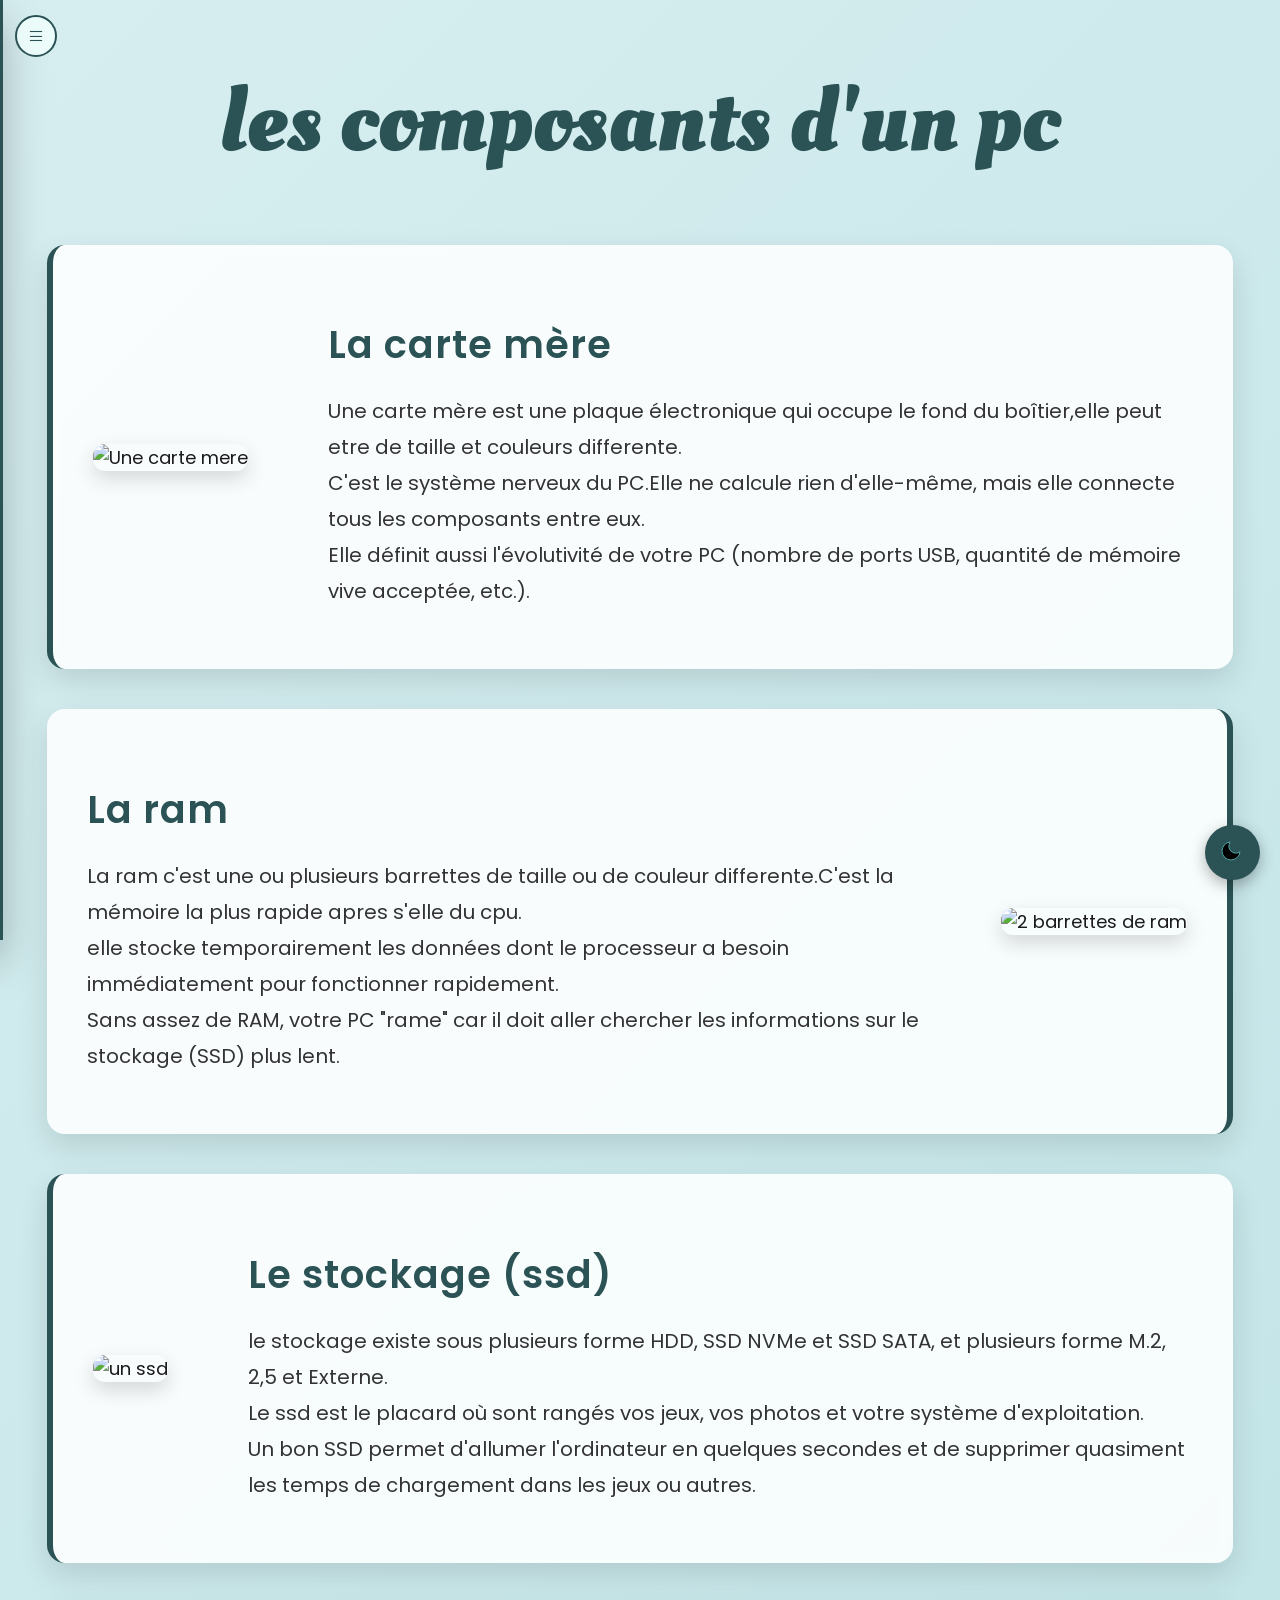
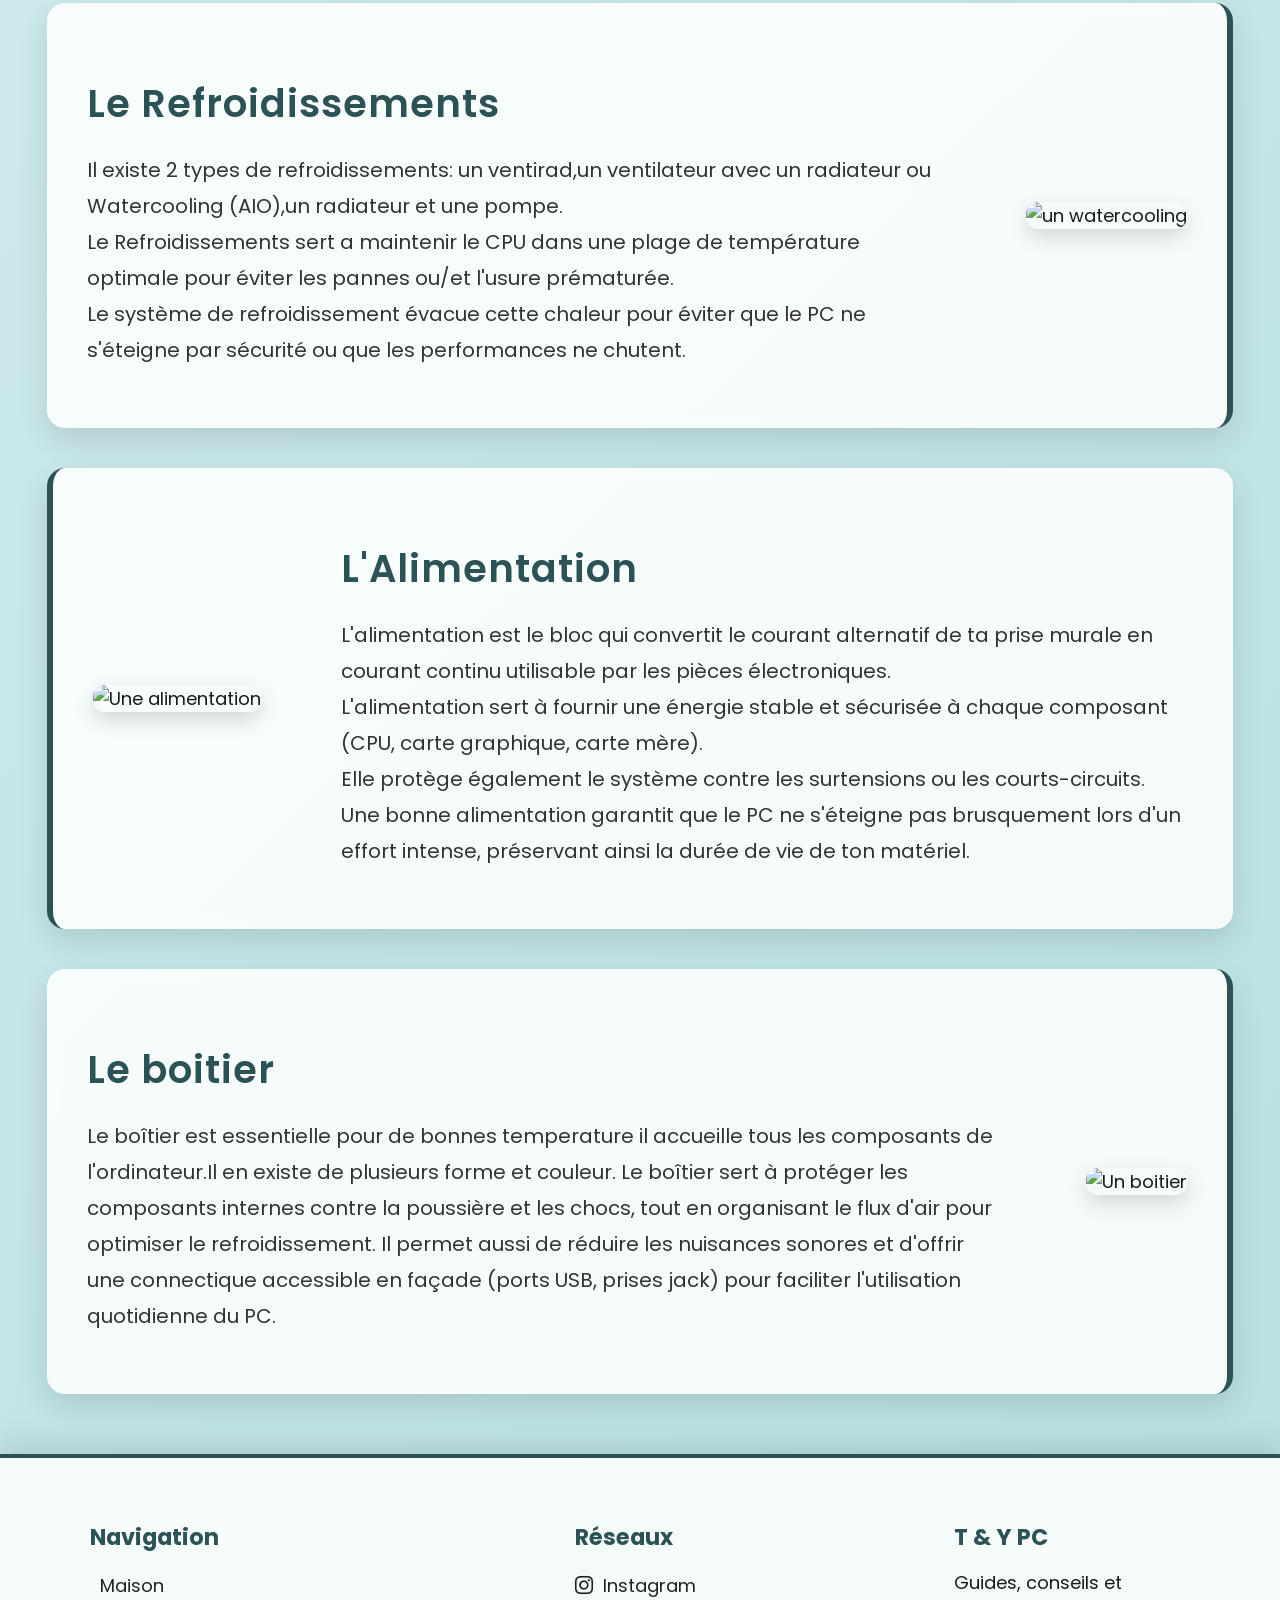
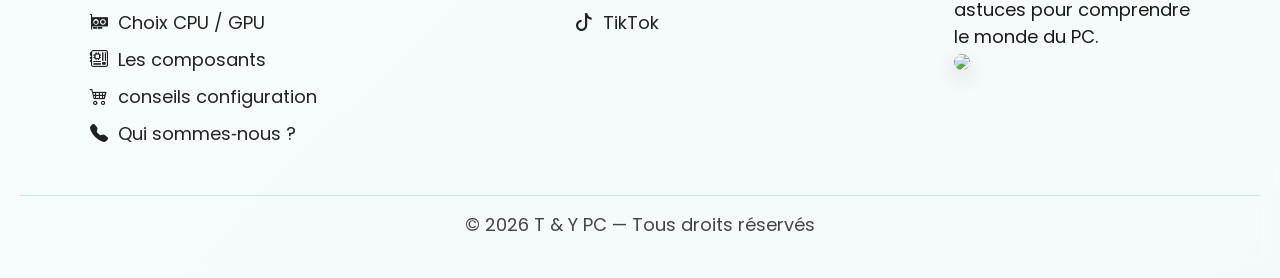
==== Pc_Compo2.html @ 03579719 "Add files via upload" ====
<!DOCTYPE html>
<html lang="fr">
<head>
<meta charset="UTF-8">
<meta name="viewport" content="width=device-width, initial-scale=1.0">
<title>pc</title>
<link href="style3.css" rel="stylesheet">
<link rel="icon" type="image/png" href="images/onglet_logo.png">
<link rel="preconnect" href="https://fonts.googleapis.com">
<link rel="preconnect" href="https://fonts.gstatic.com" crossorigin>
<link href="https://fonts.googleapis.com/css2?family=Lobster&family=Oleo+Script+Swash+Caps:wght@400;700&display=swap" rel="stylesheet">
<link href="https://fonts.googleapis.com/css2?family=Poppins:wght@300;400;600&display=swap" rel="stylesheet">
<link rel="stylesheet" href="https://cdn.jsdelivr.net/npm/bootstrap-icons@1.11.0/font/bootstrap-icons.css"crossorigin="anonymous">
<link href="https://cdn.boxicons.com/3.0.8/fonts/basic/boxicons.min.css" rel="stylesheet">
</head>
<body>
<button id="themeBtn" class="theme-btn">
    <svg id="iconMoon" class="icon" stroke="var(--secondary)">
        <path d="M21 12.79A9 9 0 1 1 11.21 3 7 7 0 0 0 21 12.79z"/>
    </svg>

    <svg id="iconSun" class="icon" stroke="var(--primary)" style="display:none">
        <circle cx="12" cy="12" r="5"/>
        <path d="M12 1v2M12 21v2M4.22 4.22l1.42 1.42M18.36 18.36l1.42 1.42M1 12h2M21 12h2M4.22 19.78l1.42-1.42M18.36 5.64l1.42-1.42"/>
    </svg>
</button>
<input type="checkbox" id="close">
<label for="close" class="btn-show-nav" aria-label="Ouvrir le menu">
    <i class="bi bi-list"></i>
</label>
<nav>
    <label for="close" class="btn-hide-nav">
        <i class="bi bi-x-circle"></i>
    </label>

    <a href="index.html" class="nav-brand"><img src="images/Logo_T-Y.png"><strong>T & Y PC</strong></a>

    <h3>Menu</h3>
    <ul class="ul1">
        <li><a href="index.html"><i class="bx bx-home-alt"></i>Maison</a></li>
        <li><a href="Pc_Cpu-Gpu.html"><i class="bi bi-gpu-card"></i>Le choix CPU/GPU</a></li>
        <li><a href="Pc_Compo2.html"><i class="bi bi-motherboard"></i>Les composants</a></li>
        <li><a href="Pc_vente.html"><i class="bi bi-cart4"></i>conseils configuration</a></li>
        <li><a href="Pc_Qui_Somme_Nous.html"><i class="bi bi-telephone-fill"></i>Qui sommes‑nous ?</a></li>
    </ul>

    <h3>Follow us</h3>
    <ul>
        <li><a href="https://www.instagram.com/t_y.pc/"><i class="bi bi-instagram"></i> Instagram</a></li>
        <li><a href="https://www.tiktok.com/@trystan_pc"><i class="bi bi-tiktok"></i> TikTok</a></li>
    </ul>
</nav>
    <header>
    <h1 class="titre1"><strong>les composants d'un pc</strong></h1>
    </header>
<div class="wrapper">
    <div class="image-container" id="carte_mere">
        <img src="images/carte-mere.png" alt="Une carte mere">
    </div>
    <div class="intro">
        <h2>
            La carte mère
        </h2>
        <p>
            Une carte mère est une plaque électronique qui occupe le fond du boîtier,elle peut etre de taille et couleurs differente.<br>
            C'est le système nerveux du PC.Elle ne calcule rien d'elle-même, mais elle connecte tous les composants entre eux.<br>
            Elle définit aussi l'évolutivité de votre PC (nombre de ports USB, quantité de mémoire vive acceptée, etc.).
        </p>
    </div>
</div>
<div class="wrapper">
    <div class="image-container" id="Ram">
        <img src="images/ddr5.png" alt="2 barrettes de ram">
    </div>
    <div class="intro">
        <h2>
            La ram
        </h2>
        <p>
          La ram c'est une ou plusieurs barrettes de taille ou de couleur differente.C'est la mémoire la plus rapide apres s'elle du cpu.<br>
          elle stocke temporairement les données dont le processeur a besoin immédiatement pour fonctionner rapidement.<br>
          Sans assez de RAM, votre PC "rame" car il doit aller chercher les informations sur le stockage (SSD) plus lent.
        </p>
    </div>
</div>
<div class="wrapper">
    <div class="image-container" id="SSD">
        <img src="images/SSD_samsung.png" alt="un ssd">
    </div>
    <div class="intro">
        <h2>
            Le stockage (ssd)
        </h2>
        <p>
            le stockage existe sous plusieurs forme HDD, SSD NVMe et SSD SATA, et plusieurs forme M.2, 2,5 et Externe.<br>
            Le ssd est le placard où sont rangés vos jeux, vos photos et votre système d'exploitation.<br>
            Un bon SSD permet d'allumer l'ordinateur en quelques secondes et de supprimer quasiment les temps de chargement dans les jeux ou autres.
        </p>
    </div>
</div>
<div class="wrapper">
          <div class="image-container" id="watercooling">
        <img src="images/watercooling.png" alt="un watercooling">
    </div>
    <div class="intro">
        <h2>
            Le Refroidissements
        </h2>
        <p>
            Il existe 2 types de refroidissements: un ventirad,un ventilateur avec un radiateur ou Watercooling (AIO),un radiateur et une pompe.<br>
            Le Refroidissements sert a maintenir le CPU dans une plage de température optimale pour éviter les pannes ou/et l'usure prématurée.<br>
            Le système de refroidissement évacue cette chaleur pour éviter que le PC ne s'éteigne par sécurité ou que les performances ne chutent.
        </p>
    </div>
</div>
<div class="wrapper">
    <div class="image-container" id="alim">
        <img src="images/corsair_alim.png" alt="Une alimentation">
    </div>
    <div class="intro">
        <h2>
            L'Alimentation
        </h2>
        <p>
        L'alimentation est le bloc qui convertit le courant alternatif de ta prise murale en courant continu utilisable par les pièces électroniques.<br>
        L'alimentation sert à fournir une énergie stable et sécurisée à chaque composant (CPU, carte graphique, carte mère).<br>
        Elle protège également le système contre les surtensions ou les courts-circuits.<br>
        Une bonne alimentation garantit que le PC ne s'éteigne pas brusquement lors d'un effort intense, préservant ainsi la durée de vie de ton matériel.
        </p>
    </div>
</div>
<div class="wrapper" >
    <div class="image-container" id="Boitier">
        <img src="images/boitier.png" alt="Un boitier">
    </div>
    <div class="intro">
        <h2>
            Le boitier
        </h2>
        <p>
        Le boîtier est essentielle pour de bonnes temperature il accueille tous les composants de l'ordinateur.Il en existe de plusieurs forme et couleur.
        Le boîtier sert à protéger les composants internes contre la poussière et les chocs, tout en organisant le flux d'air pour optimiser le refroidissement.
        Il permet aussi de réduire les nuisances sonores et d'offrir une connectique accessible en façade (ports USB, prises jack) pour faciliter l'utilisation quotidienne du PC.  
        </p>
    </div>
</div>
<footer class="footer">
    <div class="footer-container">

        <div class="footer-section">
            <h3>Navigation</h3>
            <ul>
                <li><a href="index.html"><i class="bx bx-home-alt"></i>Maison</a></li>
                <li><a href="Pc_Cpu-Gpu.html"><i class="bi bi-gpu-card"></i>Choix CPU / GPU</a></li>
                <li><a href="Pc_Compo2.html"><i class="bi bi-motherboard"></i>Les composants</a></li>
                <li><a href="Pc_vente.html"><i class="bi bi-cart4"></i>conseils configuration</a></li>
                <li><a href="Pc_Qui_Somme_Nous.html"><i class="bi bi-telephone-fill"></i>Qui sommes‑nous ?</a></li>
            </ul>
        </div>

        <div class="footer-section">
            <h3>Réseaux</h3>
            <ul>
                <li><a href="https://www.instagram.com/t_y.pc/"><i class="bi bi-instagram"></i> Instagram</a></li>
                <li><a href="https://www.tiktok.com/@trystan_pc"><i class="bi bi-tiktok"></i> TikTok</a></li>
            </ul>
        </div>

      <div class="footer-section">
    <h3>T & Y PC</h3>
    <p>Guides, conseils et<br> astuces pour comprendre<br>le monde du PC.</p>
    <img src="images/Logo_T-Y.png" class="footer-logo">
</div>
    </div>

    <div class="footer-bottom">
        <p>© 2026 T & Y PC — Tous droits réservés</p>
    </div>
</footer>
<script src="script.js"></script>
</body>
---- style3.css ----
:root { 
    --primary: #2B5254;
    --secondary: #4fa3a5;
    --accent: #1f6f73;
    --light-bg: rgba(255, 255, 255, 0.85); 
}
body { 
    font-family: "Poppins", sans-serif;
    background: linear-gradient(135deg, #d7eef0, #b7dfe2);
    margin: 0;
    padding: 0;
    font-size: 18px;
    color: #1a1a1a; 
}

a { 
    color: #404040;
    text-decoration: none;
}

img { 
    width: 100%;
    max-width: 400px;
    object-fit: cover;
    border-radius: 12px;
    box-shadow: 0 8px 20px rgba(0,0,0,0.15);
    transition: transform 0.3s ease, box-shadow 0.3s ease;
}

img:hover { 
    transform: scale(1.05);
    box-shadow: 0 12px 25px rgba(0,0,0,0.25);
}

.titre1 { 
    font-size: 5em;
    text-align: center;
    font-family: "Oleo Script Swash Caps", system-ui;
    color: var(--primary);
}
.wrapper { 
    display: flex; 
    align-items: center; 
    justify-content: space-around; 
    gap: 5rem; 
    background: var(--light-bg); 
    backdrop-filter: blur(6px); 
    border-radius: 18px; 
    padding: 40px; 
    margin: 40px auto; 
    max-width: 1100px; 
    box-shadow: 0 12px 30px rgba(0,0,0,0.12); 
    border-left: 6px solid var(--primary); 
    opacity: 0;
    transform: translateY(20px); 
    animation: fadeIn 0.6s ease forwards; 
}

.wrapper:nth-of-type(even) {
    flex-direction: row-reverse;
    border-left: none; 
    border-right: 6px solid var(--primary);
}

@keyframes fadeIn { 
    to { opacity: 1; transform: translateY(0); } 
}
.intro { flex: 1; }

.intro h2 { 
    font-size: 2.4rem;
    font-weight: 600;
    color: var(--primary);
    margin-bottom: 15px;
    letter-spacing: 1px;
    transition: 0.3s;
}

.intro h2:hover {
    color: var(--secondary);
    transform: translateX(5px);
}

.intro p {
    font-size: 1.25rem;
    line-height: 1.8;
    color: #333;
}
nav { 
    position: fixed;
    width: 260px;
    height: 100%;
    background: #f3fffecc;
    backdrop-filter: blur(8px);
    left: -260px;
    top: 0;
    padding: 20px 0;
    box-shadow: 0 20px 40px rgba(0,0,0,0.25);
    z-index: 1000;
    transition: 0.35s ease;
    border-right: 3px solid var(--primary);
}

.nav-brand { 
    display: flex;
    align-items: center;
    gap: 12px;
    color: var(--primary);
    font-size: 1.6rem;
    font-weight: 700;
    padding: 0 25px;
    margin-bottom: 25px;
    opacity: 0;
    transform: translateX(-20px);
    transition: 0.4s;
}

.nav-brand img {
    width: 55px;
    border-radius: 8px;
    transition: transform 0.3s ease;
}

.nav-brand img:hover {
    transform: scale(1.08);
}

nav h3 { 
    background: #e6fdf9; 
    text-transform: uppercase; 
    font-size: 1.4rem; 
    padding: 10px 25px; 
    opacity: 0; 
    transform: translateX(-20px); 
    transition: 0.4s;
    color: var(--primary);
    margin-top: 20px;
    border-radius: 8px;
    border: 1px solid #c7f1ea;
}

nav ul { 
    list-style: none;
    padding: 0;
    margin: 0;
}

nav ul li { 
    opacity: 0; 
    transform: translateX(-20px); 
    transition: 0.4s; 
}

nav ul li a { 
    font-size: 1.2rem; 
    padding: 12px 25px; 
    display: flex; 
    align-items: center; 
    gap: 12px; 
    color: #222; 
    border-radius: 8px; 
    transition: 0.3s; 
}

nav ul li a:hover { 
    background: #d9faf5; 
    color: #1f4d4b; 
    transform: translateX(5px); 
}

nav ul li i.bi-instagram { color: #dd2a7b; }
nav ul li i.bi-tiktok { color: #0e011f; }

.btn-show-nav { 
    position: fixed; 
    left: 15px; 
    top: 15px; 
    width: 38px; 
    height: 38px; 
    border-radius: 50%; 
    border: 2px solid var(--primary); 
    background: #f0fffdcc; 
    color: var(--primary); 
    display: flex; 
    align-items: center; 
    justify-content: center; 
    cursor: pointer; 
    z-index: 2000; 
    transition: 0.25s ease; 
}

.btn-show-nav:hover { 
    background: #d9f7f3; 
    transform: scale(1.07); 
}

.btn-hide-nav { 
    position: absolute; 
    right: 15px; 
    top: 15px; 
    font-size: 1.4rem; 
    cursor: pointer; 
    color: var(--primary); 
}

input { display: none; }

input:checked ~ nav { left: 0; }

input:checked ~ nav ul li,
input:checked ~ nav .nav-brand,
input:checked ~ nav h3 {
    opacity: 1;
    transform: translateX(0);
    transition-delay: 0.4s;
}

input:checked ~ .btn-show-nav { display: none; }
.footer p {
    background: none;
    box-shadow: none;
    padding: 0;
    margin: 0;
}

.footer { 
    background: var(--light-bg); 
    backdrop-filter: blur(8px); 
    padding: 40px 20px; 
    margin-top: 60px; 
    border-top: 4px solid var(--primary); 
    box-shadow: 0 -10px 25px rgba(0,0,0,0.1); 
}

.footer-container { 
    max-width: 1100px; 
    margin: auto; 
    display: flex; 
    flex-wrap: wrap; 
    justify-content: space-between; 
    gap: 40px; 
}

.footer-section h3 { 
    color: var(--primary); 
    font-size: 1.4rem; 
    margin-bottom: 15px; 
}

.footer-section ul { 
    padding: 0; 
    list-style: none; 
}

.footer-section ul li { 
    margin: 10px 0; 
}

.footer-section ul li a { 
    color: #222; 
    display: flex;
    align-items: center; 
    gap: 10px; 
    transition: 0.3s; 
}

.footer-section ul li a:hover { 
    color: var(--secondary); 
    transform: translateX(5px); 
}

.footer-bottom { 
    text-align: center; 
    margin-top: 30px; 
    padding-top: 15px; 
    border-top: 1px solid #cce7e4; 
    color: #444; 
}

.footer-logo {
    width: 70px;
    border-radius: 10px;
}
.dark-mode {
    --primary: #9cd7d9;
    --secondary: #6fc2c4;
    --accent: #3a8f92;
    --light-bg: rgba(20, 20, 20, 0.85);

    background: linear-gradient(135deg, #1a1a1a, #0f0f0f);
    color: #ffffff;
}

.dark-mode nav {
    background: rgba(30, 30, 30, 0.85);
    border-right: 3px solid var(--primary);
}

.dark-mode .footer {
    background: rgba(20, 20, 20, 0.9);
    border-top: 4px solid var(--primary);
}

.dark-mode .footer-section ul li a:hover {
    color: var(--secondary);
}

.dark-mode img {
    filter: brightness(0.85);
}

.dark-mode p{
    color: #ffffff ;
}
.dark-mode .footer-section ul li a,
.dark-mode .footer-bottom {
    color: #ffffff ;
}

.dark-mode .footer p {
    color: #ffffff ;
}
.dark-mode a {
    color: #e0e0e0;
}

.theme-btn {
    position: fixed;
    right: 20px;
    bottom: 20px;
    background: var(--primary);
    color: white;
    border: none;
    width: 55px;     
    height: 55px;   
    border-radius: 50%;
    cursor: pointer;
    box-shadow: 0 5px 15px rgba(0,0,0,0.3);
    transition: 0.3s;
    z-index: 3000;

    display: flex;             
    align-items: center;      
    justify-content: center;   
    padding: 0;                
}

.theme-btn svg {
    width: 28px;
    height: 28px;
    display: block; 
}
.theme-btn:hover {
    transform: scale(1.1);
}

@media (max-width: 768px) {
    .wrapper {
        flex-wrap: wrap;
        text-align: center;
    }
}
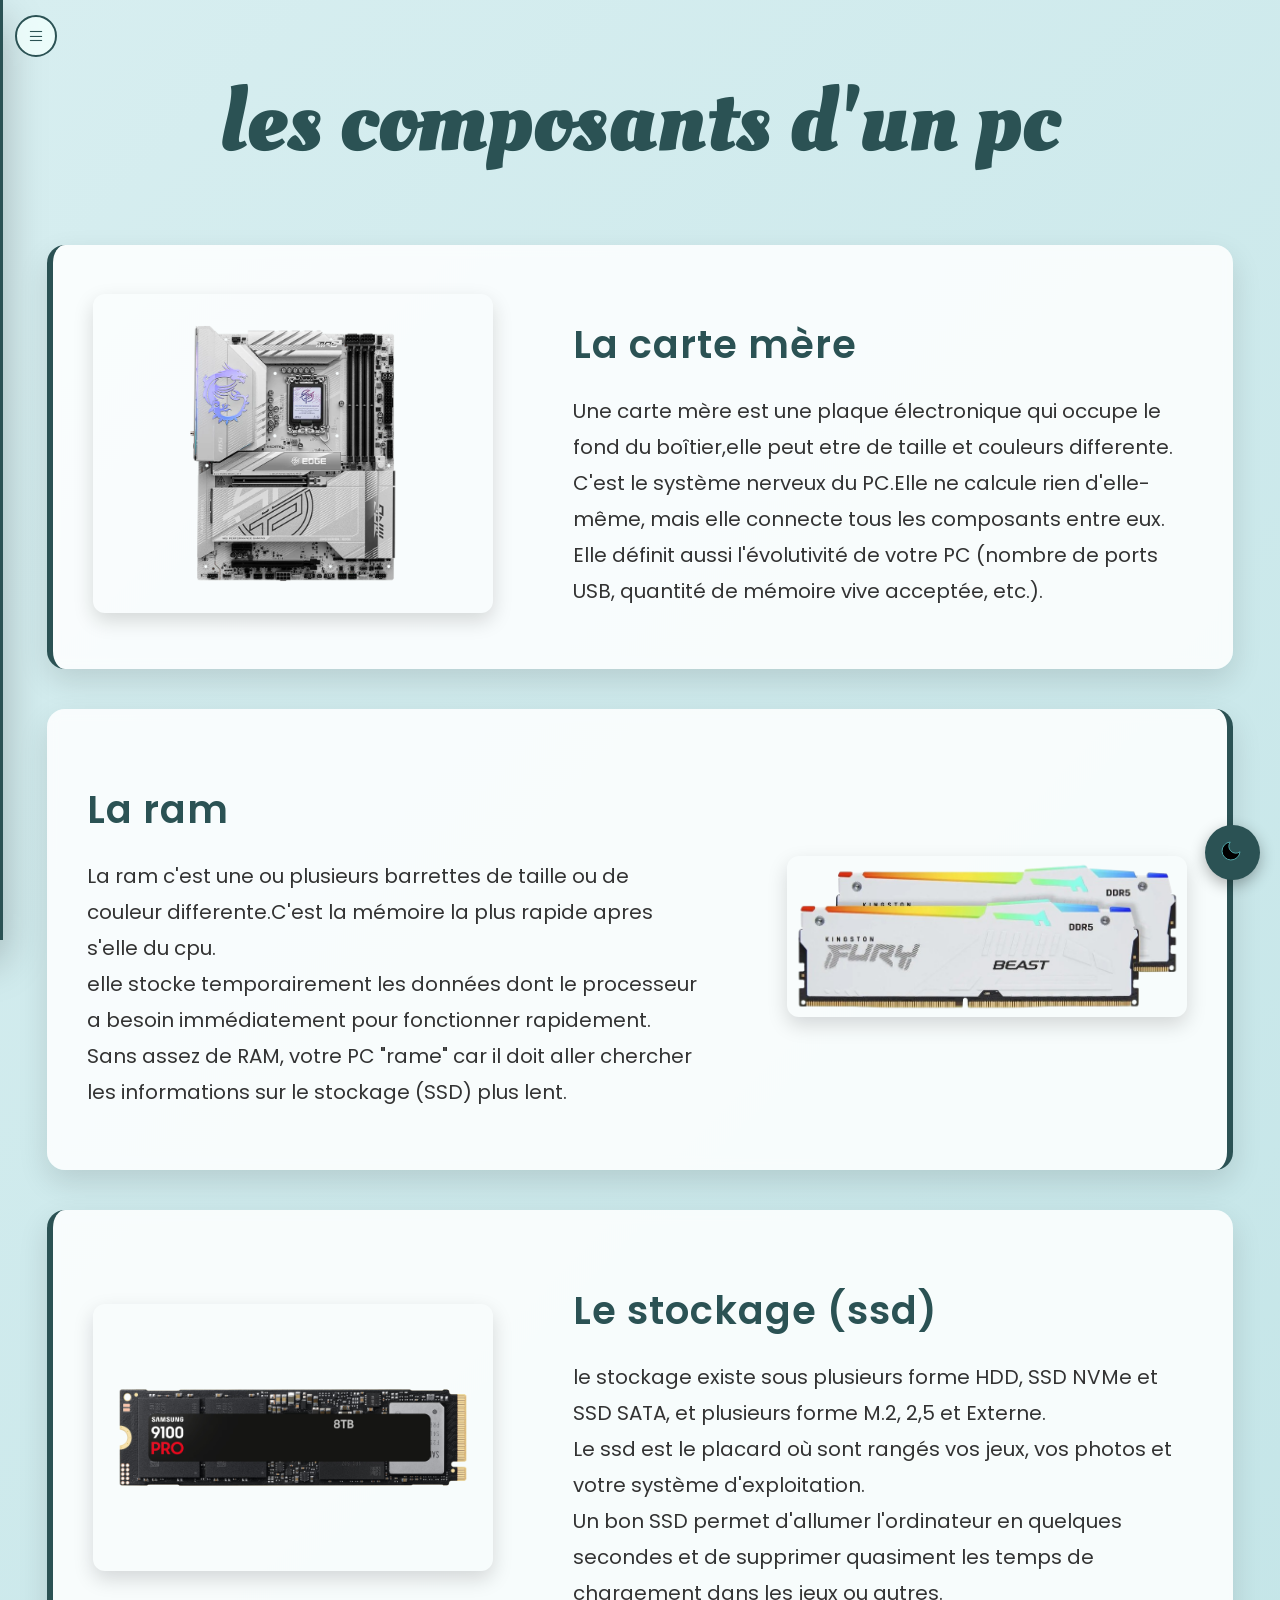
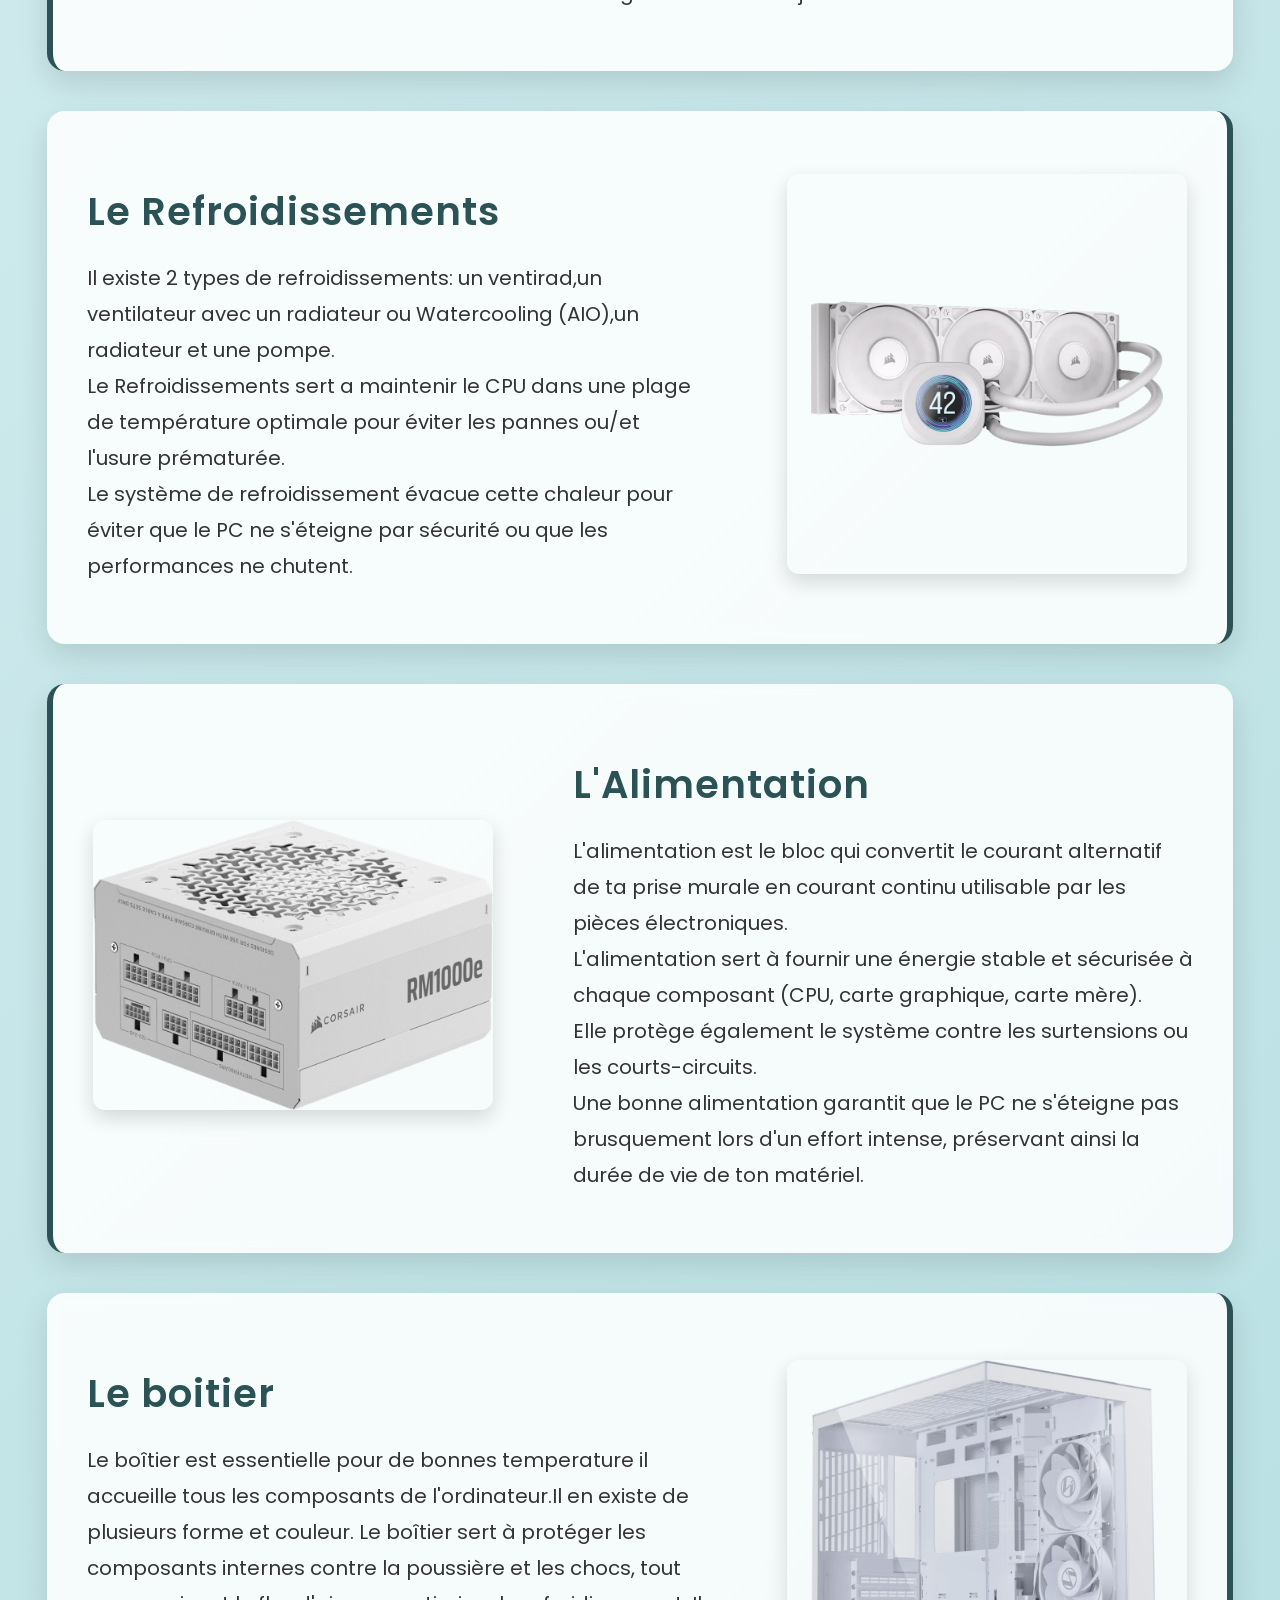
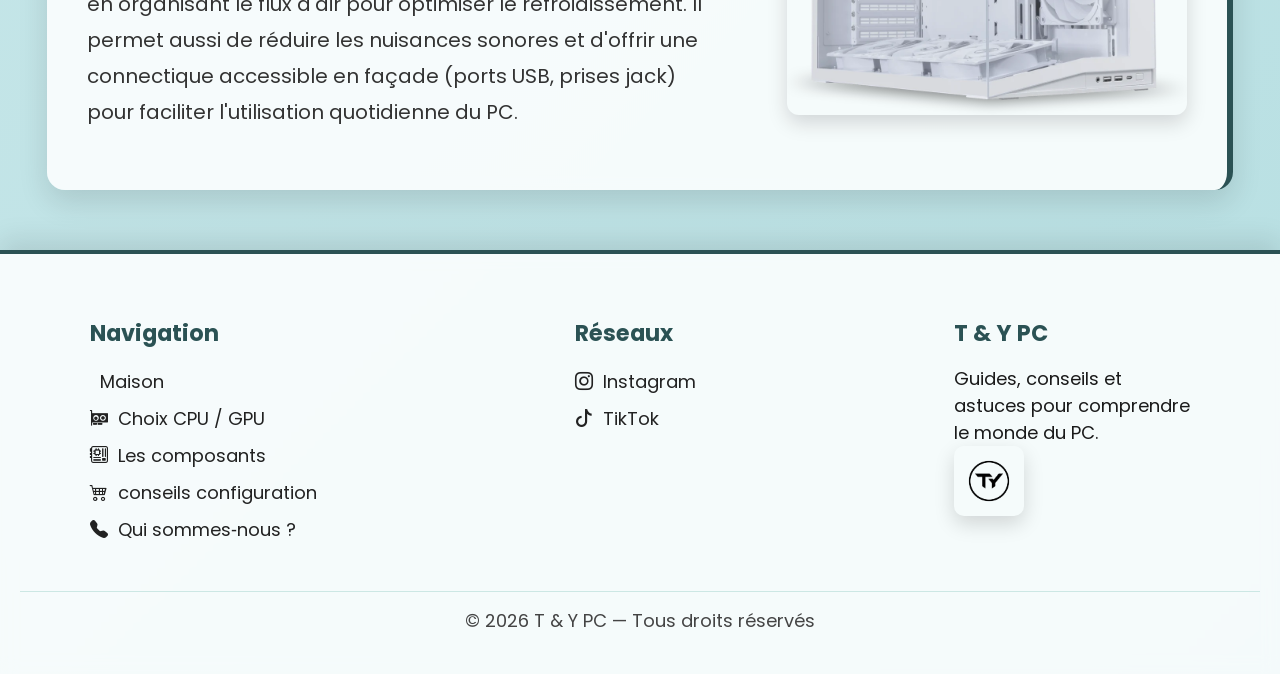
==== commit 55f18a80: "Update Pc_Compo2.html" ====
--- a/Pc_Compo2.html
+++ b/Pc_Compo2.html
@@ -33,7 +33,7 @@
         <i class="bi bi-x-circle"></i>
     </label>
 
-    <a href="index.html" class="nav-brand"><img src="images/Logo_T-Y.png"><strong>T & Y PC</strong></a>
+    <a href="index.html" class="nav-brand"><img src="images/Logo_T-Y.PNG"><strong>T & Y PC</strong></a>
 
     <h3>Menu</h3>
     <ul class="ul1">
@@ -178,4 +178,4 @@
     </div>
 </footer>
 <script src="script.js"></script>
-</body>+</body>
